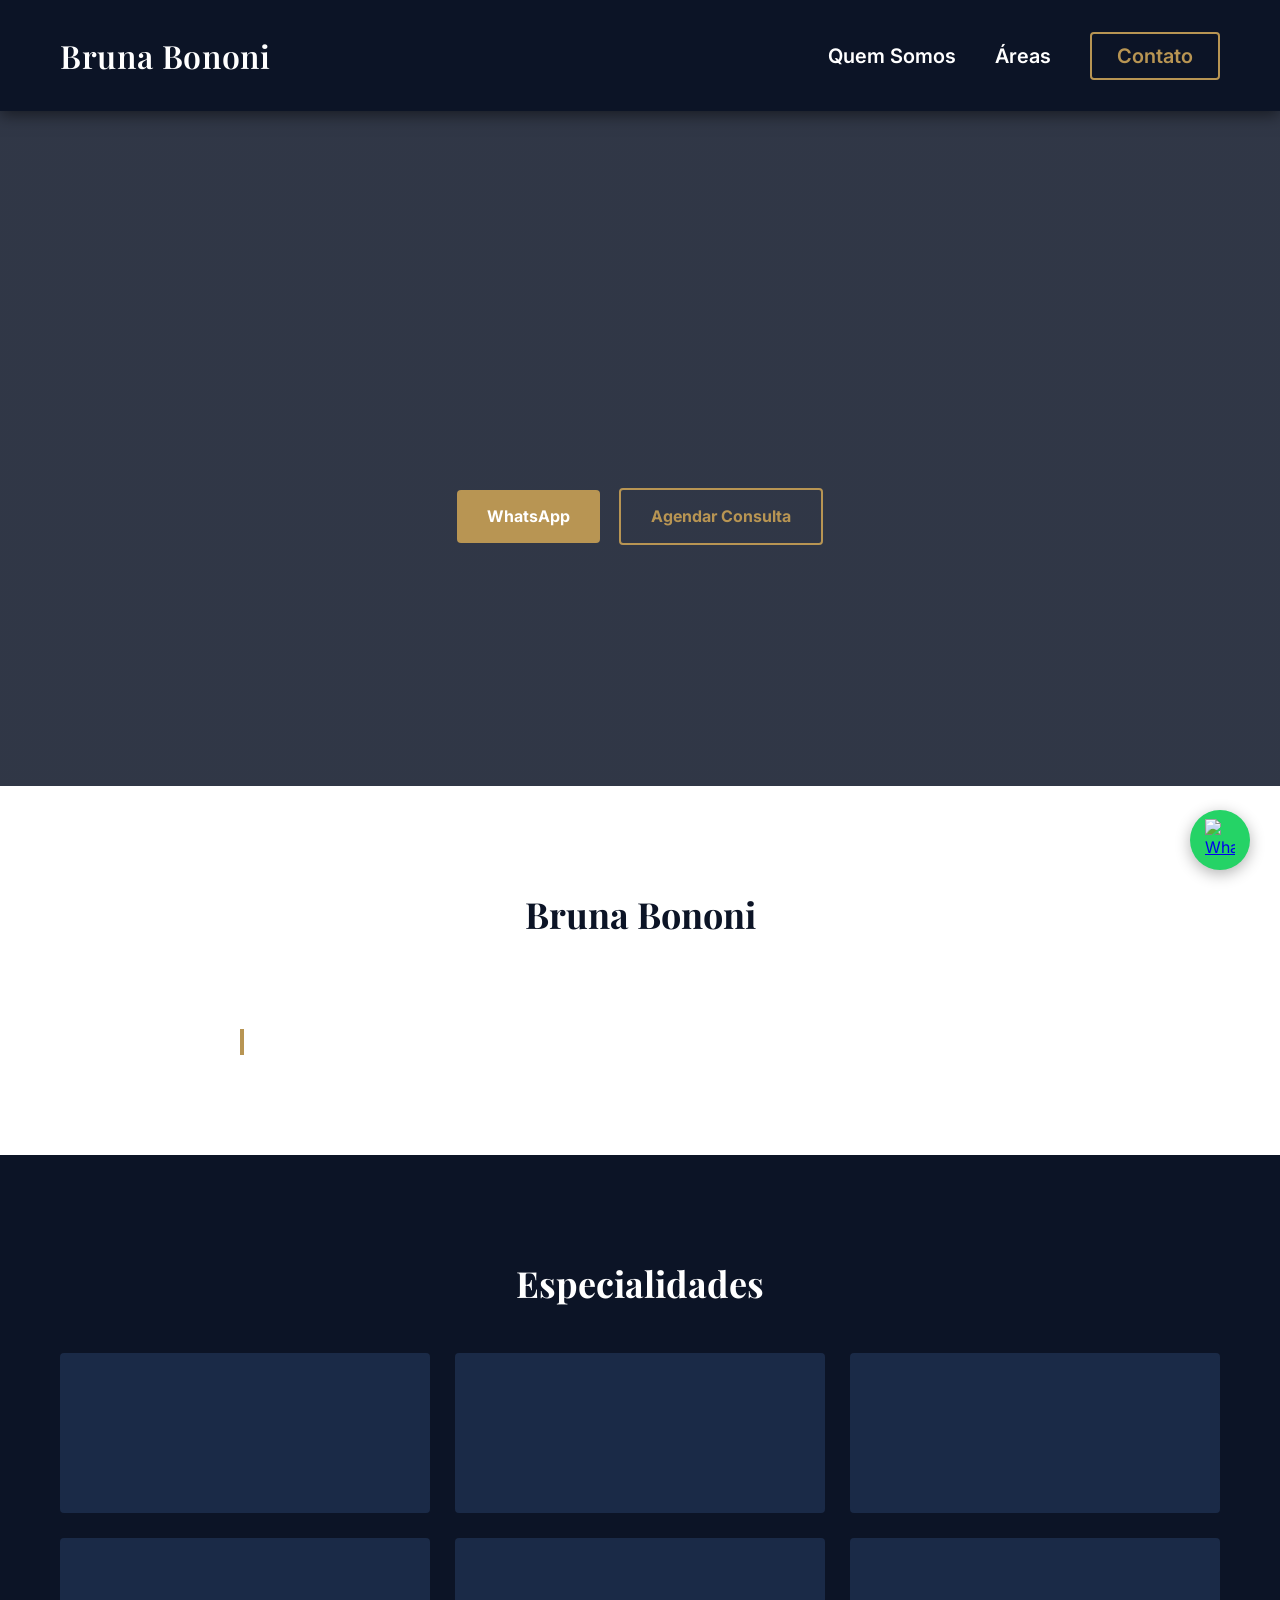
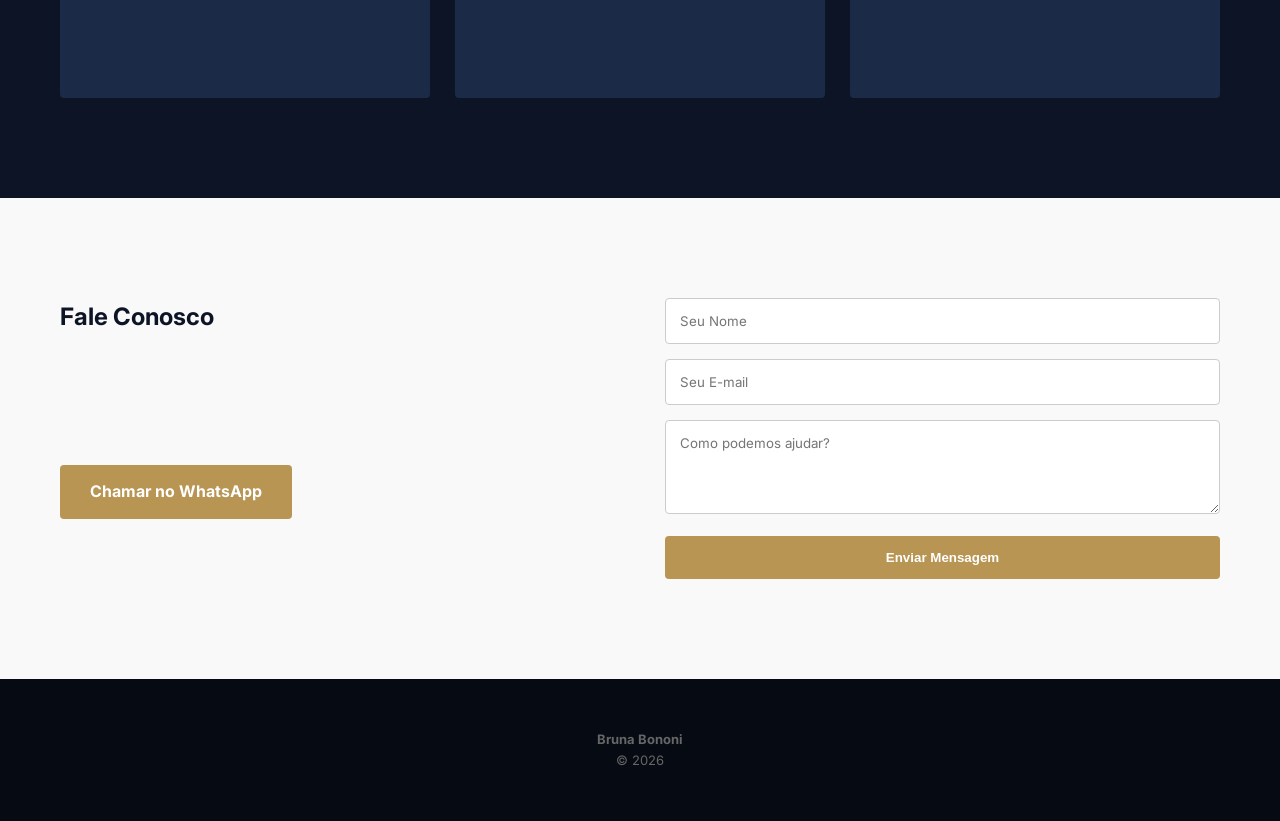
==== index.html @ 44c63ac9 "Publica o site da Bruna Bononi no domínio brunabononi.com.br. Co-authored-by: Cursor <cursoragent@cu" ====
<!DOCTYPE html>
<html lang="pt-BR">

<head>
    <meta charset="UTF-8">
    <meta name="viewport" content="width=device-width, initial-scale=1.0">
    <title>Bruna Bononi</title>
    <link rel="stylesheet" href="css/style.css">
    <link rel="preconnect" href="https://fonts.googleapis.com">
    <link rel="preconnect" href="https://fonts.gstatic.com" crossorigin>
    <link
        href="https://fonts.googleapis.com/css2?family=Playfair+Display:wght@600;700&family=Inter:wght@300;400;600&display=swap"
        rel="stylesheet">
</head>

<body>

    <header class="header">
        <div class="container nav">
            <a href="index.html" class="logo-link">
                <span class="logo-text">Bruna Bononi</span>
            </a>
            <nav>
                <a href="#sobre">Quem Somos</a>
                <a href="#areas">Áreas</a>
                <a href="#contato" class="btn-outline">Contato</a>
            </nav>
        </div>
    </header>

    <section class="hero">
        <div class="container hero-content">
            <h2 class="reveal"></h2>
            <p class="reveal"></p>
            <div class="reveal hero-buttons" style="margin-top: 30px;">
                <a class="btn" href="#">WhatsApp</a>
                <a class="btn-hero-outline" href="#contato">Agendar Consulta</a>
            </div>
        </div>
    </section>

    <section id="sobre" class="section reveal">
        <div class="container">
            <div style="max-width: 800px; margin: auto; text-align: center;">
                <h2>Bruna Bononi</h2>
                <p></p>
                <p class="quote"
                    style="border-left: 4px solid var(--accent); padding-left: 20px; margin-top: 30px; font-style: italic; text-align: left; color: #555;">
                </p>
            </div>
        </div>
    </section>

    <section id="areas" class="section dark">
        <div class="container">
            <h2 class="reveal text-center">Especialidades</h2>
            <div class="grid">
                <div class="card reveal">
                    <h3></h3>
                    <p></p>
                </div>
                <div class="card reveal">
                    <h3></h3>
                    <p></p>
                </div>
                <div class="card reveal">
                    <h3></h3>
                    <p></p>
                </div>
                <div class="card reveal">
                    <h3></h3>
                    <p></p>
                </div>
                <div class="card reveal">
                    <h3></h3>
                    <p></p>
                </div>
                <div class="card reveal">
                    <h3></h3>
                    <p></p>
                </div>
            </div>
        </div>
    </section>

    <section id="contato" class="section">
        <div class="container contato-grid">
            <div class="reveal contato-info">
                <h2>Fale Conosco</h2>
                <p></p>
                <a class="btn" href="#" style="margin-top:20px">Chamar no WhatsApp</a>
            </div>

            <form class="reveal form-contato" action="#" method="POST">
                <input type="text" name="name" placeholder="Seu Nome" required>
                <input type="email" name="email" placeholder="Seu E-mail" required>
                <textarea name="message" rows="4" placeholder="Como podemos ajudar?" required></textarea>
                <button type="submit" class="btn w-full">Enviar Mensagem</button>
            </form>
        </div>
    </section>

    <footer class="footer">
        <p><strong>Bruna Bononi</strong></p>
        <p>© 2026</p>
    </footer>

    <a href="#" class="whatsapp-float" aria-label="WhatsApp">
        <img src="https://upload.wikimedia.org/wikipedia/commons/6/6b/WhatsApp.svg" alt="WhatsApp" width="30">
    </a>
    <script src="js/script.js"></script>
</body>
</html>
---- css/style.css ----
:root {
  --primary: #0c1426;     
  --accent: #b89553;      
  --white: #ffffff;
  --bg-light: #f9f9f9;    
  --text-dark: #333333;
}

* { margin: 0; padding: 0; box-sizing: border-box; }
html { scroll-behavior: smooth; }
body { font-family: 'Inter', sans-serif; color: var(--text-dark); line-height: 1.6; background-color: var(--white); }

.container { max-width: 1200px; margin: auto; padding: 0 20px; }

/* HEADER */
.header { 
    background-color: var(--primary) !important; 
    position: sticky; 
    top: 0; 
    z-index: 1000; 
    box-shadow: 0 4px 15px rgba(0,0,0,0.5); 
    padding: 10px 0;
}

.nav { display: flex; justify-content: space-between; align-items: center; }
.logo-link { text-decoration: none; }
.logo-text {
    font-family: 'Playfair Display', serif;
    color: var(--white);
    font-size: 32px;
    font-weight: 600;
    letter-spacing: 0.02em;
    line-height: 1.1;
    display: block;
    padding: 28px 0;
}
.logo-img { height: 120px; width: auto; display: block; }

nav a { 
    color: var(--white); 
    margin-left: 35px; 
    text-decoration: none; 
    font-size: 20px; 
    font-weight: 600; 
    transition: 0.3s; 
}
nav a:hover { color: var(--accent); }
nav a.btn-outline { border: 2px solid var(--accent); padding: 10px 25px; color: var(--accent); border-radius: 4px; }

/* HERO */
.hero { 
    height: 75vh; 
    background: linear-gradient(rgba(12,20,38,0.85), rgba(12,20,38,0.85)), url('https://images.unsplash.com/photo-1629909613654-28e377c37b09?auto=format&fit=crop&q=80') center/cover; 
    display: flex; align-items: center; text-align: center; color: white;
}
.hero-content { width: 100%; }

.hero h2 { 
    font-family: 'Playfair Display', serif; 
    font-size: 46px;
    margin-bottom: 20px; 
    line-height: 1.2;
    min-height: 1.2em;
}
.hero p { 
    font-size: 22px; 
    margin-bottom: 30px;
    opacity: 0.9;
    min-height: 1.4em;
}

.btn-hero-outline {
    display: inline-block;
    padding: 14px 30px;
    margin-left: 15px;
    border: 2px solid var(--accent);
    color: var(--accent) !important;
    text-decoration: none;
    font-weight: bold;
    border-radius: 4px;
    transition: 0.3s;
}
.btn-hero-outline:hover { background: var(--accent); color: var(--white) !important; }

/* SEÇÕES */
section { padding: 100px 0; scroll-margin-top: 140px; width: 100%; }
#sobre { background-color: var(--white); }
#sobre h2 { color: var(--primary); font-family: 'Playfair Display', serif; font-size: 36px; margin-bottom: 30px; text-align: center;}
#sobre p { min-height: 1.6em; }
.quote { min-height: 4.5em; }

#areas.dark { background-color: var(--primary) !important; color: var(--white); }
#areas h2 { color: var(--white); font-family: 'Playfair Display', serif; font-size: 36px; margin-bottom: 40px; text-align: center; }

.grid { display: grid; grid-template-columns: repeat(auto-fit, minmax(280px, 1fr)); gap: 25px; }
.dark .card { background: #1a2a47; padding: 35px; border-radius: 4px; color: var(--white); transition: 0.3s; min-height: 160px; }
.dark .card:hover { transform: translateY(-5px); border-bottom: 4px solid var(--accent); }
.dark .card h3 { color: var(--accent); margin-bottom: 10px; min-height: 1.4em; }
.dark .card p { min-height: 1.6em; }

#contato { background-color: var(--bg-light); }
#contato h2 { color: var(--primary); margin-bottom: 30px;}
.contato-grid { display: grid; grid-template-columns: 1fr 1fr; gap: 50px; }
.contato-info p { margin-bottom: 25px; font-size: 18px; color: var(--text-dark); min-height: 3em; }

.form-contato input, .form-contato textarea { width: 100%; padding: 14px; margin-bottom: 15px; border: 1px solid #ccc; border-radius: 4px; font-family: inherit; }

.btn { background: var(--accent); color: var(--white); padding: 14px 30px; text-decoration: none; font-weight: bold; border-radius: 4px; border: none; cursor: pointer; display: inline-block; }
.w-full { width: 100%; }

.footer { background: #060a13; color: #666; text-align: center; padding: 50px 0; font-size: 13px; }
.whatsapp-float { position: fixed; bottom: 30px; right: 30px; background: #25D366; width: 60px; height: 60px; border-radius: 50%; display: flex; align-items: center; justify-content: center; z-index: 1000; box-shadow: 0 4px 15px rgba(0,0,0,0.3); }

.reveal { opacity: 0; transform: translateY(30px); transition: 0.8s ease-out; }
.reveal.active { opacity: 1; transform: translateY(0); }

@media (max-width: 768px) {
    .nav { flex-direction: column; }
    .logo-text { font-size: 26px; padding: 12px 0; }
    .logo-img { height: 80px; }
    nav { margin-top: 15px; }
    nav a { margin: 10px; font-size: 16px; }
    .contato-grid { grid-template-columns: 1fr; }
    .btn-hero-outline { margin-left: 0; margin-top: 10px; }
    .hero h2 { font-size: 32px; }
}
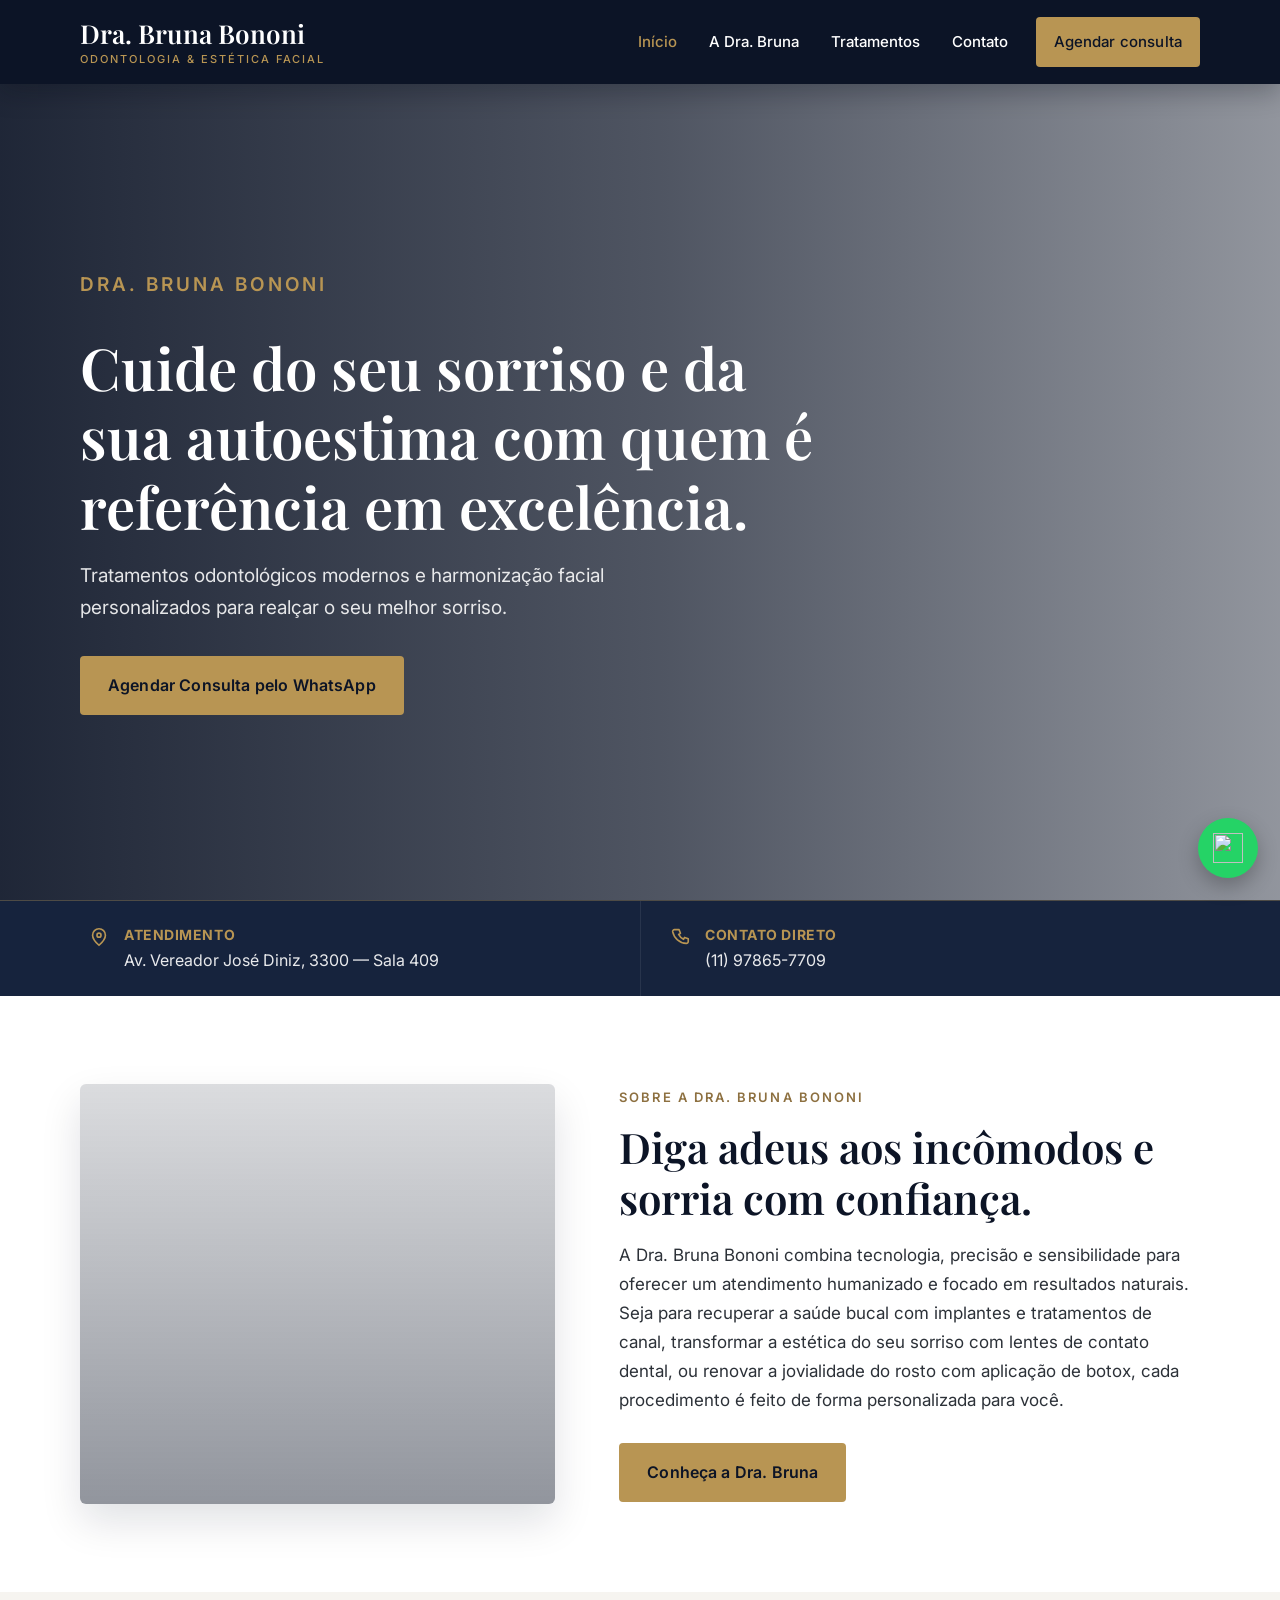
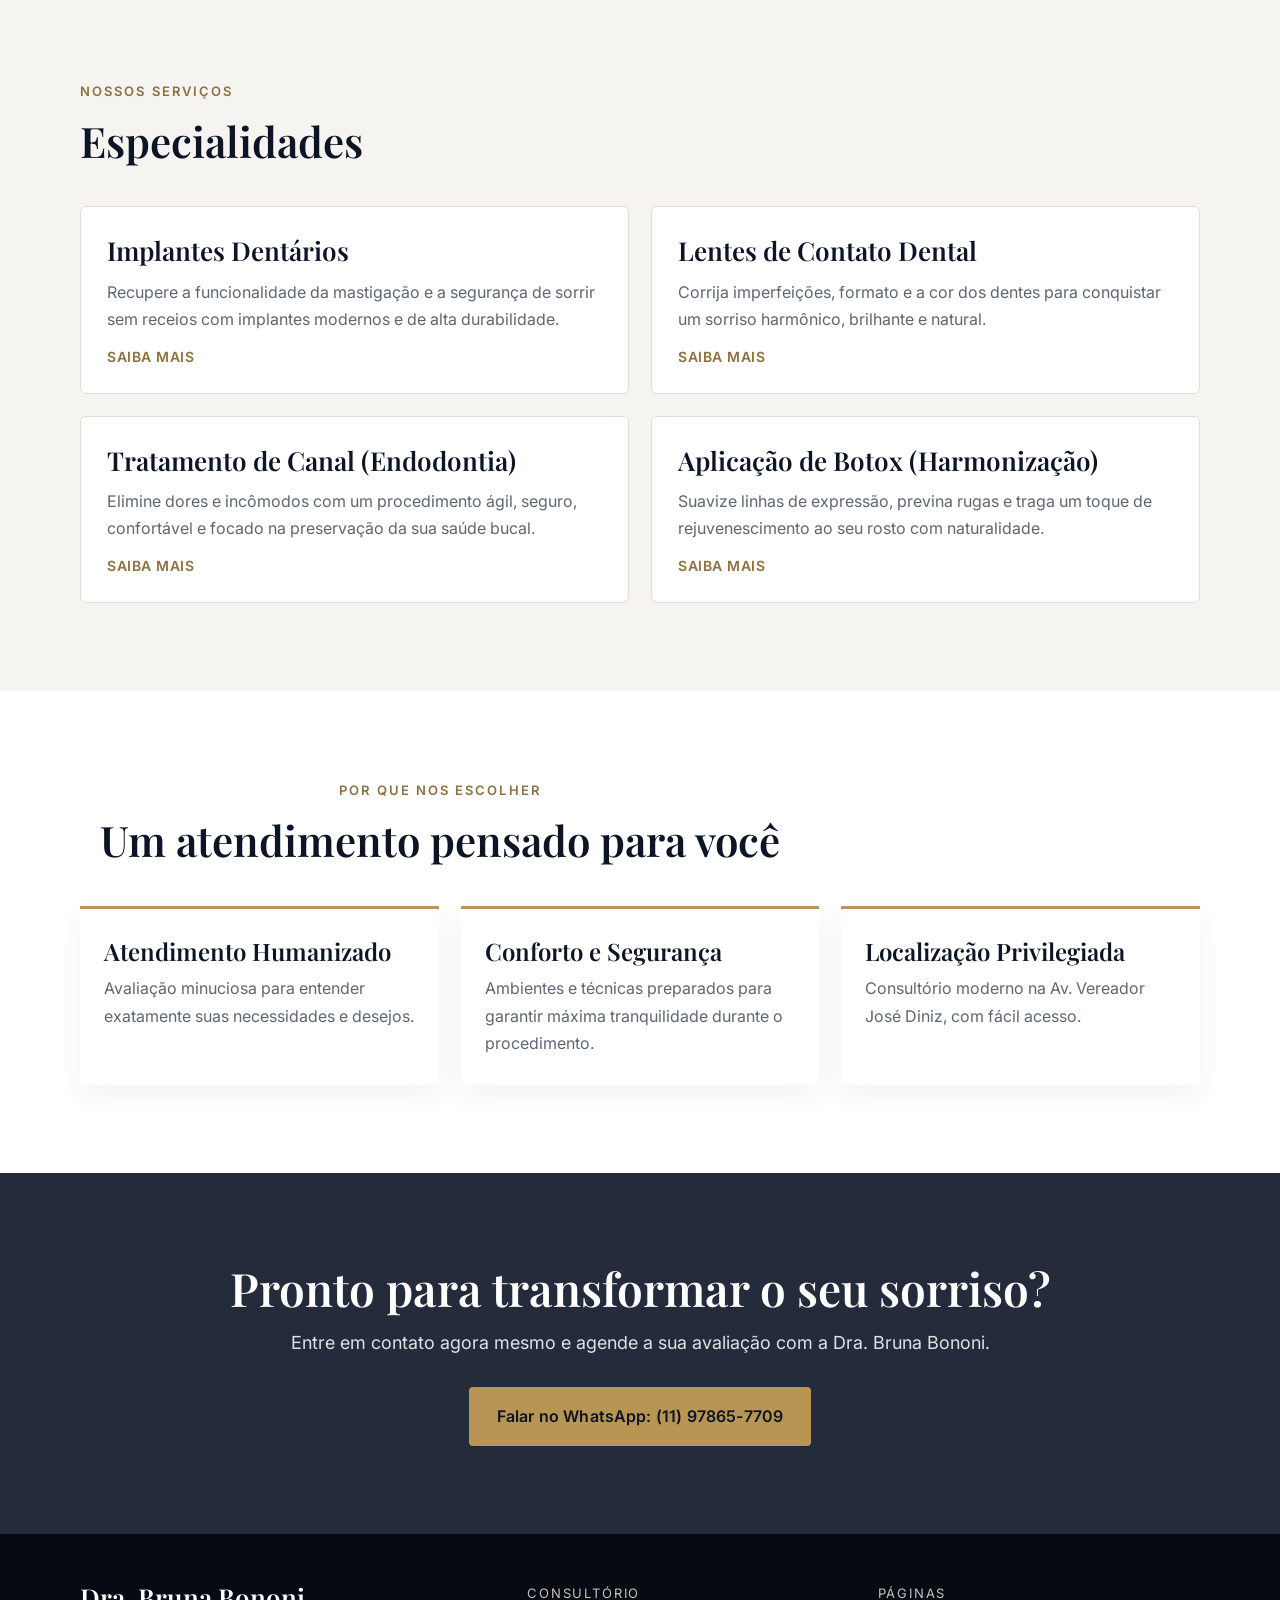
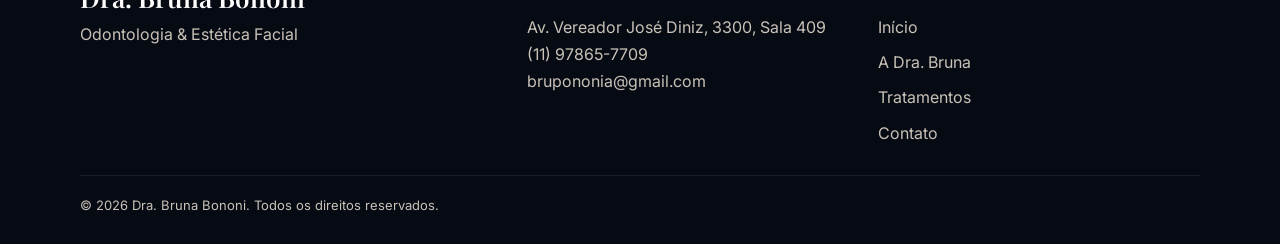
==== commit 4db568c3: "Estrutura o site da Dra. Bruna Bononi com as páginas e o conteúdo de conversão. Co-authored-by: Curs" ====
--- a/index.html
+++ b/index.html
@@ -1,112 +1,168 @@
 <!DOCTYPE html>
 <html lang="pt-BR">
-
 <head>
     <meta charset="UTF-8">
     <meta name="viewport" content="width=device-width, initial-scale=1.0">
-    <title>Bruna Bononi</title>
+    <title>Dra. Bruna Bononi | Odontologia e Estética Facial</title>
+    <meta name="description" content="Tratamentos odontológicos modernos e harmonização facial com a Dra. Bruna Bononi. Implantes, lentes de contato dental, canal e botox. Av. Vereador José Diniz, 3300 — Sala 409.">
+    <link rel="icon" href="favicon.svg" type="image/svg+xml">
     <link rel="stylesheet" href="css/style.css">
     <link rel="preconnect" href="https://fonts.googleapis.com">
     <link rel="preconnect" href="https://fonts.gstatic.com" crossorigin>
-    <link
-        href="https://fonts.googleapis.com/css2?family=Playfair+Display:wght@600;700&family=Inter:wght@300;400;600&display=swap"
-        rel="stylesheet">
+    <link href="https://fonts.googleapis.com/css2?family=Inter:wght@400;500;600&family=Playfair+Display:wght@600;700&display=swap" rel="stylesheet">
 </head>
-
 <body>
-
     <header class="header">
         <div class="container nav">
             <a href="index.html" class="logo-link">
-                <span class="logo-text">Bruna Bononi</span>
+                <span class="logo-text">Dra. Bruna Bononi<small>Odontologia &amp; Estética Facial</small></span>
             </a>
-            <nav>
-                <a href="#sobre">Quem Somos</a>
-                <a href="#areas">Áreas</a>
-                <a href="#contato" class="btn-outline">Contato</a>
+            <button class="nav-toggle" type="button" aria-label="Abrir menu" aria-expanded="false" aria-controls="site-nav">
+                <span></span><span></span><span></span>
+            </button>
+            <nav class="site-nav" id="site-nav">
+                <a href="index.html" class="is-active">Início</a>
+                <a href="sobre.html">A Dra. Bruna</a>
+                <a href="servicos.html">Tratamentos</a>
+                <a href="contato.html">Contato</a>
+                <a class="btn" href="https://wa.me/5511978657709?text=Ol%C3%A1%2C%20Dra.%20Bruna%2C%20gostaria%20de%20agendar%20uma%20consulta." target="_blank" rel="noopener">Agendar consulta</a>
             </nav>
         </div>
     </header>
 
     <section class="hero">
-        <div class="container hero-content">
-            <h2 class="reveal"></h2>
-            <p class="reveal"></p>
-            <div class="reveal hero-buttons" style="margin-top: 30px;">
-                <a class="btn" href="#">WhatsApp</a>
-                <a class="btn-hero-outline" href="#contato">Agendar Consulta</a>
+        <div class="container">
+            <p class="eyebrow reveal">Dra. Bruna Bononi</p>
+            <h1 class="reveal">Cuide do seu sorriso e da sua autoestima com quem é referência em excelência.</h1>
+            <p class="reveal">Tratamentos odontológicos modernos e harmonização facial personalizados para realçar o seu melhor sorriso.</p>
+            <a class="btn reveal" href="https://wa.me/5511978657709?text=Ol%C3%A1%2C%20Dra.%20Bruna%2C%20gostaria%20de%20agendar%20uma%20consulta." target="_blank" rel="noopener">Agendar Consulta pelo WhatsApp</a>
+        </div>
+    </section>
+
+    <section class="highlights">
+        <div class="container highlights-grid">
+            <a class="highlight" href="contato.html">
+                <svg width="22" height="22" viewBox="0 0 24 24" fill="none" aria-hidden="true"><path d="M12 21s7-6.2 7-11a7 7 0 1 0-14 0c0 4.8 7 11 7 11z" stroke="#b89553" stroke-width="1.8"/><circle cx="12" cy="10" r="2.2" stroke="#b89553" stroke-width="1.8"/></svg>
+                <div>
+                    <strong>Atendimento</strong>
+                    <span>Av. Vereador José Diniz, 3300 — Sala 409</span>
+                </div>
+            </a>
+            <a class="highlight" href="https://wa.me/5511978657709" target="_blank" rel="noopener">
+                <svg width="22" height="22" viewBox="0 0 24 24" fill="none" aria-hidden="true"><path d="M8 4h3l1.5 4-2 1.2a12 12 0 0 0 5.3 5.3L17 12.5 21 14v3a2 2 0 0 1-2.2 2A16 16 0 0 1 4 6.2 2 2 0 0 1 6 4h2z" stroke="#b89553" stroke-width="1.8" stroke-linejoin="round"/></svg>
+                <div>
+                    <strong>Contato direto</strong>
+                    <span>(11) 97865-7709</span>
+                </div>
+            </a>
+        </div>
+    </section>
+
+    <section class="section" id="sobre">
+        <div class="container split">
+            <div class="portrait reveal" role="img" aria-label="Consultório odontológico"></div>
+            <div class="reveal">
+                <p class="eyebrow">Sobre a Dra. Bruna Bononi</p>
+                <h2>Diga adeus aos incômodos e sorria com confiança.</h2>
+                <div class="prose">
+                    <p>A Dra. Bruna Bononi combina tecnologia, precisão e sensibilidade para oferecer um atendimento humanizado e focado em resultados naturais. Seja para recuperar a saúde bucal com implantes e tratamentos de canal, transformar a estética do seu sorriso com lentes de contato dental, ou renovar a jovialidade do rosto com aplicação de botox, cada procedimento é feito de forma personalizada para você.</p>
+                </div>
+                <a class="btn" href="sobre.html" style="margin-top: 28px;">Conheça a Dra. Bruna</a>
             </div>
         </div>
     </section>
 
-    <section id="sobre" class="section reveal">
+    <section class="section bg" id="tratamentos">
         <div class="container">
-            <div style="max-width: 800px; margin: auto; text-align: center;">
-                <h2>Bruna Bononi</h2>
-                <p></p>
-                <p class="quote"
-                    style="border-left: 4px solid var(--accent); padding-left: 20px; margin-top: 30px; font-style: italic; text-align: left; color: #555;">
-                </p>
+            <div class="section-head reveal">
+                <p class="eyebrow">Nossos serviços</p>
+                <h2>Especialidades</h2>
+            </div>
+            <div class="grid">
+                <a class="card reveal" href="servicos.html#implantes">
+                    <h3>Implantes Dentários</h3>
+                    <p>Recupere a funcionalidade da mastigação e a segurança de sorrir sem receios com implantes modernos e de alta durabilidade.</p>
+                    <span class="card-link">Saiba mais</span>
+                </a>
+                <a class="card reveal" href="servicos.html#lentes">
+                    <h3>Lentes de Contato Dental</h3>
+                    <p>Corrija imperfeições, formato e a cor dos dentes para conquistar um sorriso harmônico, brilhante e natural.</p>
+                    <span class="card-link">Saiba mais</span>
+                </a>
+                <a class="card reveal" href="servicos.html#canal">
+                    <h3>Tratamento de Canal (Endodontia)</h3>
+                    <p>Elimine dores e incômodos com um procedimento ágil, seguro, confortável e focado na preservação da sua saúde bucal.</p>
+                    <span class="card-link">Saiba mais</span>
+                </a>
+                <a class="card reveal" href="servicos.html#botox">
+                    <h3>Aplicação de Botox (Harmonização)</h3>
+                    <p>Suavize linhas de expressão, previna rugas e traga um toque de rejuvenescimento ao seu rosto com naturalidade.</p>
+                    <span class="card-link">Saiba mais</span>
+                </a>
             </div>
         </div>
     </section>
 
-    <section id="areas" class="section dark">
+    <section class="section">
         <div class="container">
-            <h2 class="reveal text-center">Especialidades</h2>
-            <div class="grid">
-                <div class="card reveal">
-                    <h3></h3>
-                    <p></p>
-                </div>
-                <div class="card reveal">
-                    <h3></h3>
-                    <p></p>
-                </div>
-                <div class="card reveal">
-                    <h3></h3>
-                    <p></p>
-                </div>
-                <div class="card reveal">
-                    <h3></h3>
-                    <p></p>
-                </div>
-                <div class="card reveal">
-                    <h3></h3>
-                    <p></p>
-                </div>
-                <div class="card reveal">
-                    <h3></h3>
-                    <p></p>
-                </div>
+            <div class="section-head center reveal">
+                <p class="eyebrow">Por que nos escolher</p>
+                <h2>Um atendimento pensado para você</h2>
+            </div>
+            <div class="reasons">
+                <article class="reason reveal">
+                    <h3>Atendimento Humanizado</h3>
+                    <p>Avaliação minuciosa para entender exatamente suas necessidades e desejos.</p>
+                </article>
+                <article class="reason reveal">
+                    <h3>Conforto e Segurança</h3>
+                    <p>Ambientes e técnicas preparados para garantir máxima tranquilidade durante o procedimento.</p>
+                </article>
+                <article class="reason reveal">
+                    <h3>Localização Privilegiada</h3>
+                    <p>Consultório moderno na Av. Vereador José Diniz, com fácil acesso.</p>
+                </article>
             </div>
         </div>
     </section>
 
-    <section id="contato" class="section">
-        <div class="container contato-grid">
-            <div class="reveal contato-info">
-                <h2>Fale Conosco</h2>
-                <p></p>
-                <a class="btn" href="#" style="margin-top:20px">Chamar no WhatsApp</a>
-            </div>
-
-            <form class="reveal form-contato" action="#" method="POST">
-                <input type="text" name="name" placeholder="Seu Nome" required>
-                <input type="email" name="email" placeholder="Seu E-mail" required>
-                <textarea name="message" rows="4" placeholder="Como podemos ajudar?" required></textarea>
-                <button type="submit" class="btn w-full">Enviar Mensagem</button>
-            </form>
+    <section class="cta-band">
+        <div class="container reveal">
+            <h2>Pronto para transformar o seu sorriso?</h2>
+            <p>Entre em contato agora mesmo e agende a sua avaliação com a Dra. Bruna Bononi.</p>
+            <a class="btn" href="https://wa.me/5511978657709?text=Ol%C3%A1%2C%20Dra.%20Bruna%2C%20gostaria%20de%20agendar%20uma%20consulta." target="_blank" rel="noopener">Falar no WhatsApp: (11) 97865-7709</a>
         </div>
     </section>
 
     <footer class="footer">
-        <p><strong>Bruna Bononi</strong></p>
-        <p>© 2026</p>
+        <div class="container">
+            <div class="footer-grid">
+                <div>
+                    <h2>Dra. Bruna Bononi</h2>
+                    <p>Odontologia &amp; Estética Facial</p>
+                </div>
+                <div>
+                    <p class="footer-title">Consultório</p>
+                    <p>Av. Vereador José Diniz, 3300, Sala 409</p>
+                    <p><a href="tel:+5511978657709">(11) 97865-7709</a></p>
+                    <p><a href="mailto:brupononia@gmail.com">brupononia@gmail.com</a></p>
+                </div>
+                <div>
+                    <p class="footer-title">Páginas</p>
+                    <div class="footer-links">
+                        <a href="index.html">Início</a>
+                        <a href="sobre.html">A Dra. Bruna</a>
+                        <a href="servicos.html">Tratamentos</a>
+                        <a href="contato.html">Contato</a>
+                    </div>
+                </div>
+            </div>
+            <p class="copy">© 2026 Dra. Bruna Bononi. Todos os direitos reservados.</p>
+        </div>
     </footer>
 
-    <a href="#" class="whatsapp-float" aria-label="WhatsApp">
-        <img src="https://upload.wikimedia.org/wikipedia/commons/6/6b/WhatsApp.svg" alt="WhatsApp" width="30">
+    <a href="https://wa.me/5511978657709?text=Ol%C3%A1%2C%20Dra.%20Bruna%2C%20gostaria%20de%20agendar%20uma%20consulta." class="whatsapp-float" target="_blank" rel="noopener" aria-label="Falar no WhatsApp">
+        <img src="https://upload.wikimedia.org/wikipedia/commons/6/6b/WhatsApp.svg" alt="" width="30" height="30">
     </a>
     <script src="js/script.js"></script>
 </body>
--- a/css/style.css
+++ b/css/style.css
@@ -1,126 +1,328 @@
 :root {
-  --primary: #0c1426;     
-  --accent: #b89553;      
+  --primary: #0c1426;
+  --primary-soft: #16233d;
+  --accent: #b89553;
+  --accent-dark: #8d7040;
   --white: #ffffff;
-  --bg-light: #f9f9f9;    
-  --text-dark: #333333;
+  --bg: #f6f4f0;
+  --text: #2c3138;
+  --muted: #5e6670;
+  --line: #e4ddd2;
+  --header-h: 84px;
 }
 
 * { margin: 0; padding: 0; box-sizing: border-box; }
 html { scroll-behavior: smooth; }
-body { font-family: 'Inter', sans-serif; color: var(--text-dark); line-height: 1.6; background-color: var(--white); }
-
-.container { max-width: 1200px; margin: auto; padding: 0 20px; }
-
-/* HEADER */
-.header { 
-    background-color: var(--primary) !important; 
-    position: sticky; 
-    top: 0; 
-    z-index: 1000; 
-    box-shadow: 0 4px 15px rgba(0,0,0,0.5); 
-    padding: 10px 0;
-}
-
-.nav { display: flex; justify-content: space-between; align-items: center; }
+body {
+  font-family: 'Inter', sans-serif;
+  color: var(--text);
+  line-height: 1.7;
+  background: var(--white);
+}
+img { max-width: 100%; display: block; }
+a { color: inherit; }
+button, input, textarea { font: inherit; }
+
+.container { width: min(1120px, calc(100% - 40px)); margin: 0 auto; }
+.narrow { width: min(760px, 100%); }
+
+h1, h2, h3, .logo-text {
+  font-family: 'Playfair Display', serif;
+  font-weight: 600;
+  line-height: 1.2;
+  color: var(--primary);
+}
+
+.eyebrow {
+  color: var(--accent-dark);
+  font-size: 13px;
+  font-weight: 600;
+  letter-spacing: 0.16em;
+  text-transform: uppercase;
+  margin-bottom: 14px;
+}
+
+.btn, .btn-outline {
+  display: inline-flex;
+  align-items: center;
+  justify-content: center;
+  gap: 8px;
+  padding: 14px 26px;
+  border-radius: 4px;
+  text-decoration: none;
+  font-weight: 600;
+  letter-spacing: 0.01em;
+  transition: 0.25s ease;
+  border: 2px solid transparent;
+  cursor: pointer;
+}
+.btn { background: var(--accent); color: var(--primary); }
+.btn:hover { background: #c9a86a; }
+.btn-outline { border-color: var(--accent); color: var(--accent); background: transparent; }
+.btn-outline:hover { background: var(--accent); color: var(--primary); }
+.btn-light { background: var(--white); color: var(--primary); }
+.btn-light:hover { background: var(--bg); }
+
+.header {
+  position: sticky;
+  top: 0;
+  z-index: 1000;
+  background: var(--primary);
+  box-shadow: 0 8px 24px rgba(6, 10, 19, 0.28);
+  min-height: var(--header-h);
+}
+.nav {
+  min-height: var(--header-h);
+  display: flex;
+  align-items: center;
+  justify-content: space-between;
+  gap: 24px;
+}
 .logo-link { text-decoration: none; }
-.logo-text {
-    font-family: 'Playfair Display', serif;
-    color: var(--white);
-    font-size: 32px;
-    font-weight: 600;
-    letter-spacing: 0.02em;
-    line-height: 1.1;
-    display: block;
-    padding: 28px 0;
-}
-.logo-img { height: 120px; width: auto; display: block; }
-
-nav a { 
-    color: var(--white); 
-    margin-left: 35px; 
-    text-decoration: none; 
-    font-size: 20px; 
-    font-weight: 600; 
-    transition: 0.3s; 
-}
-nav a:hover { color: var(--accent); }
-nav a.btn-outline { border: 2px solid var(--accent); padding: 10px 25px; color: var(--accent); border-radius: 4px; }
-
-/* HERO */
-.hero { 
-    height: 75vh; 
-    background: linear-gradient(rgba(12,20,38,0.85), rgba(12,20,38,0.85)), url('https://images.unsplash.com/photo-1629909613654-28e377c37b09?auto=format&fit=crop&q=80') center/cover; 
-    display: flex; align-items: center; text-align: center; color: white;
-}
-.hero-content { width: 100%; }
-
-.hero h2 { 
-    font-family: 'Playfair Display', serif; 
-    font-size: 46px;
-    margin-bottom: 20px; 
-    line-height: 1.2;
-    min-height: 1.2em;
-}
-.hero p { 
-    font-size: 22px; 
-    margin-bottom: 30px;
-    opacity: 0.9;
-    min-height: 1.4em;
-}
-
-.btn-hero-outline {
-    display: inline-block;
-    padding: 14px 30px;
-    margin-left: 15px;
-    border: 2px solid var(--accent);
-    color: var(--accent) !important;
-    text-decoration: none;
-    font-weight: bold;
-    border-radius: 4px;
-    transition: 0.3s;
-}
-.btn-hero-outline:hover { background: var(--accent); color: var(--white) !important; }
-
-/* SEÇÕES */
-section { padding: 100px 0; scroll-margin-top: 140px; width: 100%; }
-#sobre { background-color: var(--white); }
-#sobre h2 { color: var(--primary); font-family: 'Playfair Display', serif; font-size: 36px; margin-bottom: 30px; text-align: center;}
-#sobre p { min-height: 1.6em; }
-.quote { min-height: 4.5em; }
-
-#areas.dark { background-color: var(--primary) !important; color: var(--white); }
-#areas h2 { color: var(--white); font-family: 'Playfair Display', serif; font-size: 36px; margin-bottom: 40px; text-align: center; }
-
-.grid { display: grid; grid-template-columns: repeat(auto-fit, minmax(280px, 1fr)); gap: 25px; }
-.dark .card { background: #1a2a47; padding: 35px; border-radius: 4px; color: var(--white); transition: 0.3s; min-height: 160px; }
-.dark .card:hover { transform: translateY(-5px); border-bottom: 4px solid var(--accent); }
-.dark .card h3 { color: var(--accent); margin-bottom: 10px; min-height: 1.4em; }
-.dark .card p { min-height: 1.6em; }
-
-#contato { background-color: var(--bg-light); }
-#contato h2 { color: var(--primary); margin-bottom: 30px;}
-.contato-grid { display: grid; grid-template-columns: 1fr 1fr; gap: 50px; }
-.contato-info p { margin-bottom: 25px; font-size: 18px; color: var(--text-dark); min-height: 3em; }
-
-.form-contato input, .form-contato textarea { width: 100%; padding: 14px; margin-bottom: 15px; border: 1px solid #ccc; border-radius: 4px; font-family: inherit; }
-
-.btn { background: var(--accent); color: var(--white); padding: 14px 30px; text-decoration: none; font-weight: bold; border-radius: 4px; border: none; cursor: pointer; display: inline-block; }
-.w-full { width: 100%; }
-
-.footer { background: #060a13; color: #666; text-align: center; padding: 50px 0; font-size: 13px; }
-.whatsapp-float { position: fixed; bottom: 30px; right: 30px; background: #25D366; width: 60px; height: 60px; border-radius: 50%; display: flex; align-items: center; justify-content: center; z-index: 1000; box-shadow: 0 4px 15px rgba(0,0,0,0.3); }
-
-.reveal { opacity: 0; transform: translateY(30px); transition: 0.8s ease-out; }
-.reveal.active { opacity: 1; transform: translateY(0); }
-
-@media (max-width: 768px) {
-    .nav { flex-direction: column; }
-    .logo-text { font-size: 26px; padding: 12px 0; }
-    .logo-img { height: 80px; }
-    nav { margin-top: 15px; }
-    nav a { margin: 10px; font-size: 16px; }
-    .contato-grid { grid-template-columns: 1fr; }
-    .btn-hero-outline { margin-left: 0; margin-top: 10px; }
-    .hero h2 { font-size: 32px; }
-}
+.logo-text { color: var(--white); font-size: 26px; display: block; }
+.logo-text small {
+  display: block;
+  margin-top: 4px;
+  font-family: 'Inter', sans-serif;
+  font-size: 11px;
+  font-weight: 500;
+  letter-spacing: 0.18em;
+  text-transform: uppercase;
+  color: var(--accent);
+}
+.site-nav { display: flex; align-items: center; gap: 8px; }
+.site-nav a {
+  color: var(--white);
+  text-decoration: none;
+  font-weight: 500;
+  font-size: 15px;
+  padding: 8px 12px;
+  border-radius: 4px;
+}
+.site-nav a:hover, .site-nav a.is-active { color: var(--accent); }
+.site-nav .btn {
+  margin-left: 8px;
+  padding: 10px 16px;
+  color: var(--primary);
+}
+.nav-toggle {
+  display: none;
+  width: 44px;
+  height: 44px;
+  border: 1px solid rgba(184, 149, 83, 0.7);
+  background: transparent;
+  border-radius: 4px;
+  flex-direction: column;
+  justify-content: center;
+  align-items: center;
+  gap: 5px;
+  cursor: pointer;
+}
+.nav-toggle span { width: 18px; height: 2px; background: var(--white); display: block; }
+
+.hero {
+  min-height: calc(100vh - var(--header-h));
+  display: flex;
+  align-items: center;
+  color: var(--white);
+  background:
+    linear-gradient(90deg, rgba(12, 20, 38, 0.92) 0%, rgba(12, 20, 38, 0.72) 52%, rgba(12, 20, 38, 0.45) 100%),
+    url('https://images.unsplash.com/photo-1629909613654-28e377c37b09?auto=format&fit=crop&q=80') center/cover;
+  padding: 72px 0;
+}
+.hero h1 { color: var(--white); font-size: clamp(34px, 5vw, 58px); max-width: 740px; margin-bottom: 18px; }
+.hero p { max-width: 620px; font-size: 19px; color: rgba(255,255,255,0.88); margin-bottom: 32px; }
+.hero .eyebrow { color: var(--accent); }
+
+.highlights {
+  background: var(--primary-soft);
+  color: var(--white);
+  border-top: 1px solid rgba(184, 149, 83, 0.35);
+}
+.highlights-grid {
+  display: grid;
+  grid-template-columns: 1fr 1fr;
+}
+.highlight {
+  display: flex;
+  gap: 14px;
+  align-items: flex-start;
+  padding: 22px 8px;
+  text-decoration: none;
+  color: var(--white);
+}
+.highlight + .highlight { border-left: 1px solid rgba(255,255,255,0.08); padding-left: 28px; }
+.highlight svg { flex: none; margin-top: 3px; }
+.highlight strong { display: block; font-size: 14px; letter-spacing: 0.04em; text-transform: uppercase; color: var(--accent); }
+.highlight span { color: rgba(255,255,255,0.9); }
+
+.section { padding: 88px 0; }
+.section h2 { font-size: clamp(30px, 4vw, 42px); margin-bottom: 18px; }
+.lead { font-size: 18px; color: var(--muted); }
+.section-head { max-width: 720px; margin-bottom: 40px; }
+.bg { background: var(--bg); }
+.center { text-align: center; }
+.center .section-head, .center .lead { margin-left: auto; margin-right: auto; }
+
+.split { display: grid; grid-template-columns: 0.9fr 1.1fr; gap: 64px; align-items: center; }
+.portrait {
+  min-height: 420px;
+  border-radius: 6px;
+  background:
+    linear-gradient(180deg, rgba(12,20,38,0.15), rgba(12,20,38,0.45)),
+    url('https://images.unsplash.com/photo-1606811841689-23dfddce3e95?auto=format&fit=crop&q=80') center/cover;
+  box-shadow: 0 18px 40px rgba(12, 20, 38, 0.12);
+}
+.prose p + p { margin-top: 16px; }
+.prose p { font-size: 17px; color: var(--text); }
+
+.grid { display: grid; grid-template-columns: repeat(2, 1fr); gap: 22px; }
+.card {
+  display: flex;
+  flex-direction: column;
+  gap: 12px;
+  background: var(--white);
+  border: 1px solid var(--line);
+  border-radius: 6px;
+  padding: 28px 26px 24px;
+  text-decoration: none;
+  min-height: 100%;
+  transition: 0.25s ease;
+}
+.card:hover { transform: translateY(-4px); border-color: var(--accent); box-shadow: 0 16px 32px rgba(12, 20, 38, 0.08); }
+.card h3 { font-size: 26px; }
+.card p { color: var(--muted); flex: 1; }
+.card-link { color: var(--accent-dark); font-weight: 600; font-size: 14px; letter-spacing: 0.04em; text-transform: uppercase; }
+
+.reasons { display: grid; grid-template-columns: repeat(3, 1fr); gap: 22px; }
+.reason {
+  background: var(--white);
+  border-top: 3px solid var(--accent);
+  padding: 28px 24px;
+  box-shadow: 0 10px 28px rgba(12, 20, 38, 0.05);
+}
+.reason h3 { font-size: 24px; margin-bottom: 10px; }
+.reason p { color: var(--muted); }
+
+.cta-band {
+  background:
+    linear-gradient(rgba(12, 20, 38, 0.9), rgba(12, 20, 38, 0.9)),
+    url('https://images.unsplash.com/photo-1609840114035-3c981b782dfe?auto=format&fit=crop&q=80') center/cover;
+  color: var(--white);
+  text-align: center;
+  padding: 88px 0;
+}
+.cta-band h2 { color: var(--white); font-size: clamp(30px, 4vw, 46px); margin-bottom: 12px; }
+.cta-band p { color: rgba(255,255,255,0.86); font-size: 18px; margin-bottom: 28px; }
+
+.page-hero {
+  background: var(--primary);
+  color: var(--white);
+  padding: 72px 0 64px;
+}
+.page-hero h1 { color: var(--white); font-size: clamp(34px, 5vw, 52px); max-width: 760px; }
+.page-hero .eyebrow { color: var(--accent); }
+
+.treatment + .treatment { border-top: 1px solid var(--line); }
+.treatment { padding: 56px 0; scroll-margin-top: calc(var(--header-h) + 12px); }
+.treatment h2 { font-size: clamp(28px, 3vw, 38px); margin-bottom: 14px; }
+.treatment .prose { max-width: 760px; }
+.benefits { list-style: none; margin: 22px 0 28px; display: grid; gap: 10px; }
+.benefits li { padding-left: 28px; position: relative; }
+.benefits li::before {
+  content: "";
+  width: 10px;
+  height: 10px;
+  border: 2px solid var(--accent);
+  border-radius: 50%;
+  position: absolute;
+  left: 0;
+  top: 8px;
+}
+
+.contact-grid { display: grid; grid-template-columns: 0.9fr 1.1fr; gap: 48px; align-items: start; }
+.contact-card { background: var(--bg); padding: 28px; border-radius: 6px; margin-bottom: 18px; }
+.contact-card h2, .hours h2 { font-size: 22px; margin-bottom: 8px; }
+.contact-card a { color: var(--primary); font-weight: 600; }
+.hours { margin-top: 8px; }
+.hours li { list-style: none; padding: 8px 0; border-bottom: 1px solid var(--line); display: flex; justify-content: space-between; gap: 16px; }
+
+.form-contato { display: grid; gap: 14px; }
+.form-contato label { font-size: 14px; font-weight: 600; color: var(--primary); }
+.form-contato input, .form-contato textarea {
+  width: 100%;
+  padding: 14px;
+  border: 1px solid #d5d0c8;
+  border-radius: 4px;
+  background: var(--white);
+}
+.form-sucesso {
+  background: #f3ecdf;
+  border-left: 4px solid var(--accent);
+  padding: 14px 16px;
+  margin-bottom: 16px;
+}
+.map {
+  margin-top: 28px;
+  border: 0;
+  width: 100%;
+  height: 320px;
+  border-radius: 6px;
+  filter: grayscale(0.25);
+}
+
+.footer { background: #060a13; color: #b7b1a8; padding: 48px 0 28px; }
+.footer-grid { display: grid; grid-template-columns: 1.3fr 1fr 1fr; gap: 28px; margin-bottom: 28px; }
+.footer h2 { color: var(--white); font-size: 26px; margin-bottom: 8px; }
+.footer p, .footer a { color: #c8c2b8; text-decoration: none; }
+.footer a:hover { color: var(--accent); }
+.footer-title { font-family: 'Inter', sans-serif; font-size: 13px; letter-spacing: 0.14em; text-transform: uppercase; color: var(--accent); margin-bottom: 10px; }
+.footer-links { display: grid; gap: 8px; }
+.copy { border-top: 1px solid rgba(255,255,255,0.08); padding-top: 18px; font-size: 13px; color: #8d877e; }
+
+.whatsapp-float {
+  position: fixed;
+  right: 22px;
+  bottom: 22px;
+  width: 60px;
+  height: 60px;
+  border-radius: 50%;
+  background: #25D366;
+  display: flex;
+  align-items: center;
+  justify-content: center;
+  box-shadow: 0 8px 20px rgba(0,0,0,0.25);
+  z-index: 1000;
+}
+
+.js-enabled .reveal { opacity: 0; transform: translateY(22px); transition: 0.7s ease; }
+.js-enabled .reveal.active { opacity: 1; transform: none; }
+
+a:focus-visible, button:focus-visible, input:focus-visible, textarea:focus-visible {
+  outline: 2px solid var(--accent);
+  outline-offset: 3px;
+}
+
+@media (max-width: 860px) {
+  .nav-toggle { display: flex; }
+  .site-nav {
+    display: none;
+    position: absolute;
+    top: 100%;
+    left: 0;
+    right: 0;
+    background: var(--primary);
+    flex-direction: column;
+    align-items: stretch;
+    padding: 8px 20px 22px;
+    box-shadow: 0 16px 24px rgba(0,0,0,0.25);
+  }
+  .site-nav.is-open { display: flex; }
+  .site-nav a { padding: 12px 4px; }
+  .site-nav .btn { margin: 8px 0 0; }
+  .highlights-grid, .split, .grid, .reasons, .contact-grid, .footer-grid { grid-template-columns: 1fr; }
+  .highlight + .highlight { border-left: 0; border-top: 1px solid rgba(255,255,255,0.08); padding-left: 8px; }
+  .hero { min-height: auto; background: linear-gradient(rgba(12,20,38,0.82), rgba(12,20,38,0.82)), url('https://images.unsplash.com/photo-1629909613654-28e377c37b09?auto=format&fit=crop&q=80') center/cover; }
+  .portrait { min-height: 240px; }
+  .section { padding: 64px 0; }
+}
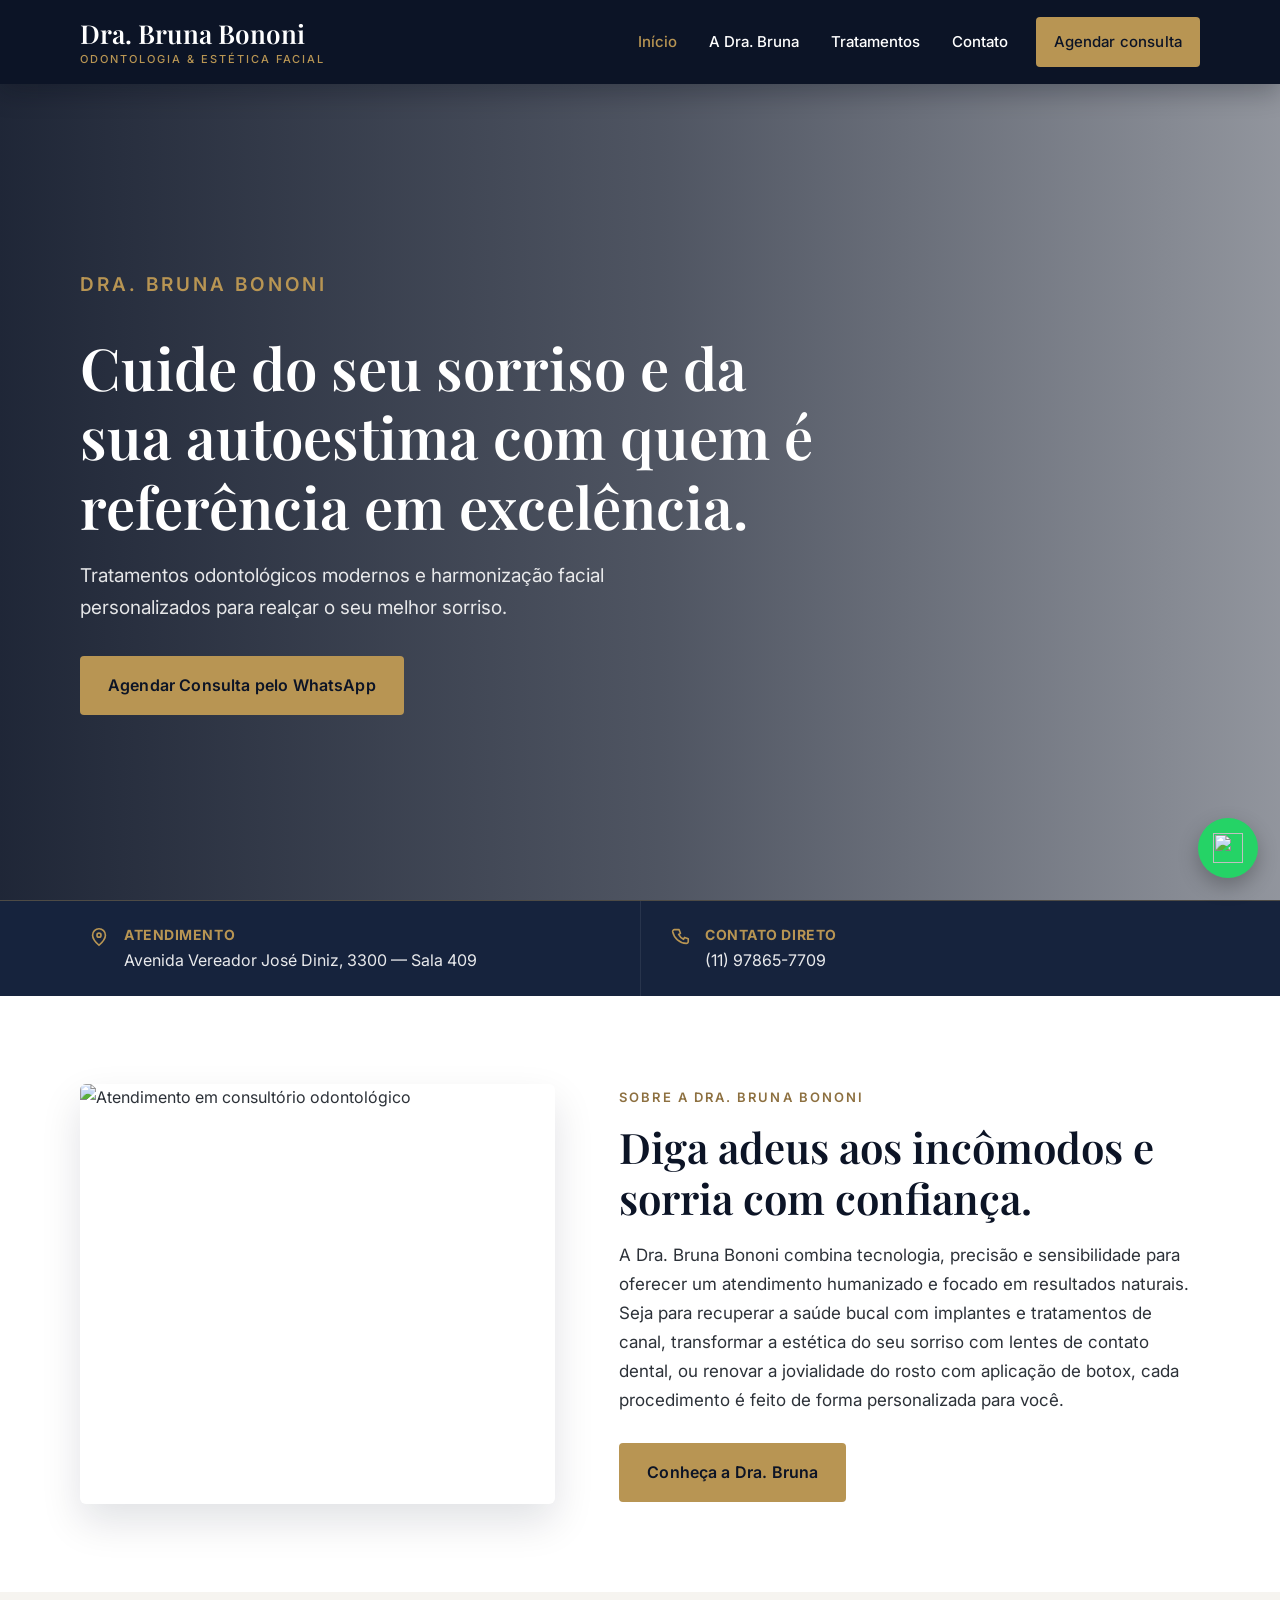
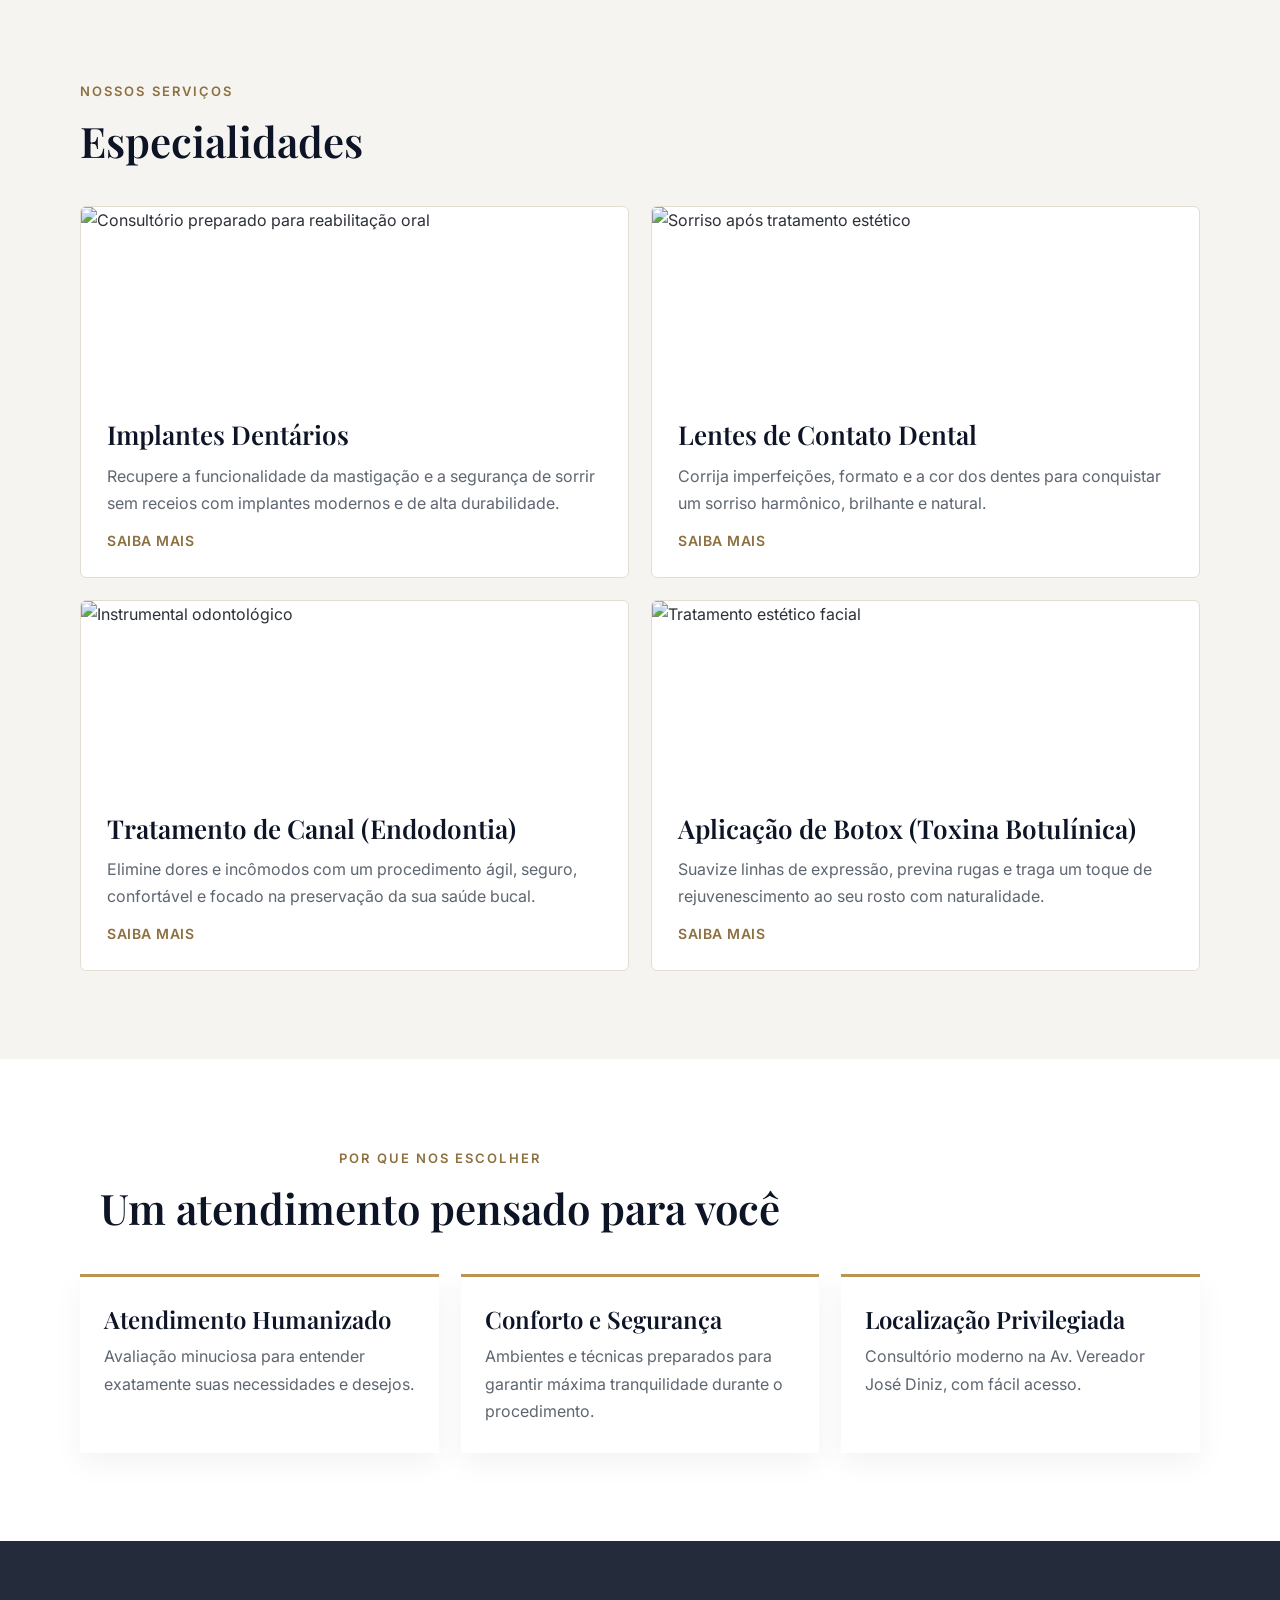
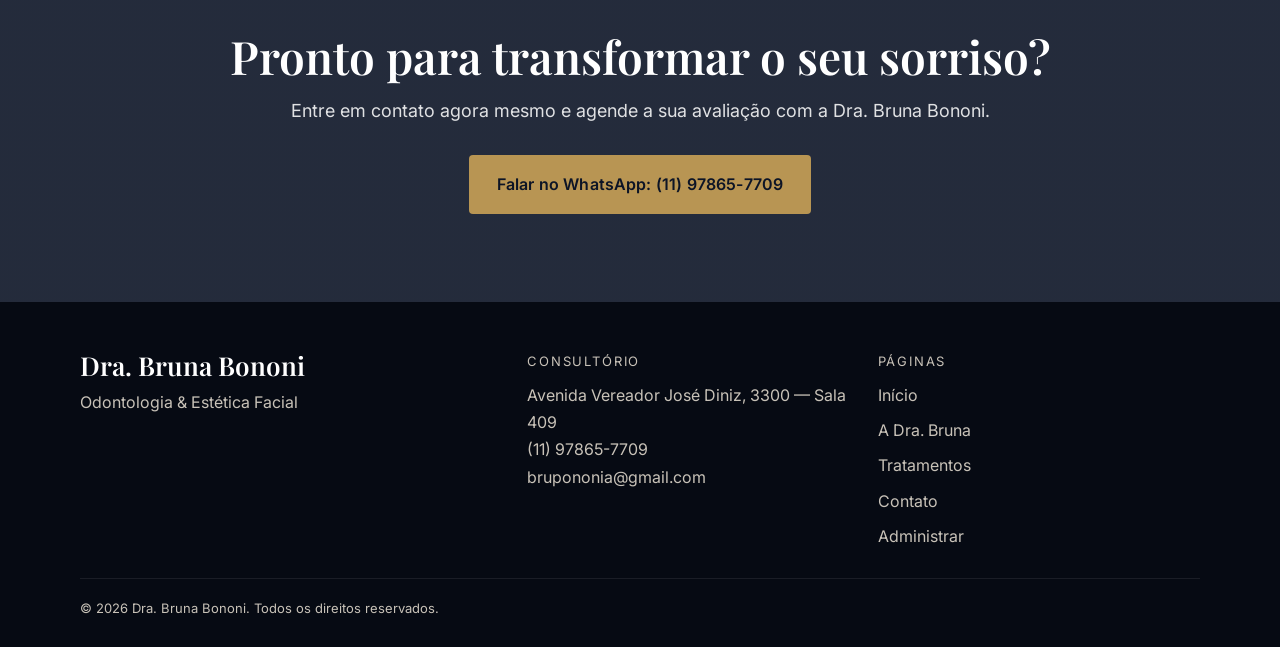
==== commit e91ba94a: "Adiciona um administrador para editar todos os textos e as imagens do site. Co-authored-by: Cursor <" ====
--- a/index.html
+++ b/index.html
@@ -4,166 +4,16 @@
     <meta charset="UTF-8">
     <meta name="viewport" content="width=device-width, initial-scale=1.0">
     <title>Dra. Bruna Bononi | Odontologia e Estética Facial</title>
-    <meta name="description" content="Tratamentos odontológicos modernos e harmonização facial com a Dra. Bruna Bononi. Implantes, lentes de contato dental, canal e botox. Av. Vereador José Diniz, 3300 — Sala 409.">
+    <meta name="description" content="Tratamentos odontológicos modernos e harmonização facial com a Dra. Bruna Bononi.">
     <link rel="icon" href="favicon.svg" type="image/svg+xml">
     <link rel="stylesheet" href="css/style.css">
     <link rel="preconnect" href="https://fonts.googleapis.com">
     <link rel="preconnect" href="https://fonts.gstatic.com" crossorigin>
     <link href="https://fonts.googleapis.com/css2?family=Inter:wght@400;500;600&family=Playfair+Display:wght@600;700&display=swap" rel="stylesheet">
 </head>
-<body>
-    <header class="header">
-        <div class="container nav">
-            <a href="index.html" class="logo-link">
-                <span class="logo-text">Dra. Bruna Bononi<small>Odontologia &amp; Estética Facial</small></span>
-            </a>
-            <button class="nav-toggle" type="button" aria-label="Abrir menu" aria-expanded="false" aria-controls="site-nav">
-                <span></span><span></span><span></span>
-            </button>
-            <nav class="site-nav" id="site-nav">
-                <a href="index.html" class="is-active">Início</a>
-                <a href="sobre.html">A Dra. Bruna</a>
-                <a href="servicos.html">Tratamentos</a>
-                <a href="contato.html">Contato</a>
-                <a class="btn" href="https://wa.me/5511978657709?text=Ol%C3%A1%2C%20Dra.%20Bruna%2C%20gostaria%20de%20agendar%20uma%20consulta." target="_blank" rel="noopener">Agendar consulta</a>
-            </nav>
-        </div>
-    </header>
-
-    <section class="hero">
-        <div class="container">
-            <p class="eyebrow reveal">Dra. Bruna Bononi</p>
-            <h1 class="reveal">Cuide do seu sorriso e da sua autoestima com quem é referência em excelência.</h1>
-            <p class="reveal">Tratamentos odontológicos modernos e harmonização facial personalizados para realçar o seu melhor sorriso.</p>
-            <a class="btn reveal" href="https://wa.me/5511978657709?text=Ol%C3%A1%2C%20Dra.%20Bruna%2C%20gostaria%20de%20agendar%20uma%20consulta." target="_blank" rel="noopener">Agendar Consulta pelo WhatsApp</a>
-        </div>
-    </section>
-
-    <section class="highlights">
-        <div class="container highlights-grid">
-            <a class="highlight" href="contato.html">
-                <svg width="22" height="22" viewBox="0 0 24 24" fill="none" aria-hidden="true"><path d="M12 21s7-6.2 7-11a7 7 0 1 0-14 0c0 4.8 7 11 7 11z" stroke="#b89553" stroke-width="1.8"/><circle cx="12" cy="10" r="2.2" stroke="#b89553" stroke-width="1.8"/></svg>
-                <div>
-                    <strong>Atendimento</strong>
-                    <span>Av. Vereador José Diniz, 3300 — Sala 409</span>
-                </div>
-            </a>
-            <a class="highlight" href="https://wa.me/5511978657709" target="_blank" rel="noopener">
-                <svg width="22" height="22" viewBox="0 0 24 24" fill="none" aria-hidden="true"><path d="M8 4h3l1.5 4-2 1.2a12 12 0 0 0 5.3 5.3L17 12.5 21 14v3a2 2 0 0 1-2.2 2A16 16 0 0 1 4 6.2 2 2 0 0 1 6 4h2z" stroke="#b89553" stroke-width="1.8" stroke-linejoin="round"/></svg>
-                <div>
-                    <strong>Contato direto</strong>
-                    <span>(11) 97865-7709</span>
-                </div>
-            </a>
-        </div>
-    </section>
-
-    <section class="section" id="sobre">
-        <div class="container split">
-            <div class="portrait reveal" role="img" aria-label="Consultório odontológico"></div>
-            <div class="reveal">
-                <p class="eyebrow">Sobre a Dra. Bruna Bononi</p>
-                <h2>Diga adeus aos incômodos e sorria com confiança.</h2>
-                <div class="prose">
-                    <p>A Dra. Bruna Bononi combina tecnologia, precisão e sensibilidade para oferecer um atendimento humanizado e focado em resultados naturais. Seja para recuperar a saúde bucal com implantes e tratamentos de canal, transformar a estética do seu sorriso com lentes de contato dental, ou renovar a jovialidade do rosto com aplicação de botox, cada procedimento é feito de forma personalizada para você.</p>
-                </div>
-                <a class="btn" href="sobre.html" style="margin-top: 28px;">Conheça a Dra. Bruna</a>
-            </div>
-        </div>
-    </section>
-
-    <section class="section bg" id="tratamentos">
-        <div class="container">
-            <div class="section-head reveal">
-                <p class="eyebrow">Nossos serviços</p>
-                <h2>Especialidades</h2>
-            </div>
-            <div class="grid">
-                <a class="card reveal" href="servicos.html#implantes">
-                    <h3>Implantes Dentários</h3>
-                    <p>Recupere a funcionalidade da mastigação e a segurança de sorrir sem receios com implantes modernos e de alta durabilidade.</p>
-                    <span class="card-link">Saiba mais</span>
-                </a>
-                <a class="card reveal" href="servicos.html#lentes">
-                    <h3>Lentes de Contato Dental</h3>
-                    <p>Corrija imperfeições, formato e a cor dos dentes para conquistar um sorriso harmônico, brilhante e natural.</p>
-                    <span class="card-link">Saiba mais</span>
-                </a>
-                <a class="card reveal" href="servicos.html#canal">
-                    <h3>Tratamento de Canal (Endodontia)</h3>
-                    <p>Elimine dores e incômodos com um procedimento ágil, seguro, confortável e focado na preservação da sua saúde bucal.</p>
-                    <span class="card-link">Saiba mais</span>
-                </a>
-                <a class="card reveal" href="servicos.html#botox">
-                    <h3>Aplicação de Botox (Harmonização)</h3>
-                    <p>Suavize linhas de expressão, previna rugas e traga um toque de rejuvenescimento ao seu rosto com naturalidade.</p>
-                    <span class="card-link">Saiba mais</span>
-                </a>
-            </div>
-        </div>
-    </section>
-
-    <section class="section">
-        <div class="container">
-            <div class="section-head center reveal">
-                <p class="eyebrow">Por que nos escolher</p>
-                <h2>Um atendimento pensado para você</h2>
-            </div>
-            <div class="reasons">
-                <article class="reason reveal">
-                    <h3>Atendimento Humanizado</h3>
-                    <p>Avaliação minuciosa para entender exatamente suas necessidades e desejos.</p>
-                </article>
-                <article class="reason reveal">
-                    <h3>Conforto e Segurança</h3>
-                    <p>Ambientes e técnicas preparados para garantir máxima tranquilidade durante o procedimento.</p>
-                </article>
-                <article class="reason reveal">
-                    <h3>Localização Privilegiada</h3>
-                    <p>Consultório moderno na Av. Vereador José Diniz, com fácil acesso.</p>
-                </article>
-            </div>
-        </div>
-    </section>
-
-    <section class="cta-band">
-        <div class="container reveal">
-            <h2>Pronto para transformar o seu sorriso?</h2>
-            <p>Entre em contato agora mesmo e agende a sua avaliação com a Dra. Bruna Bononi.</p>
-            <a class="btn" href="https://wa.me/5511978657709?text=Ol%C3%A1%2C%20Dra.%20Bruna%2C%20gostaria%20de%20agendar%20uma%20consulta." target="_blank" rel="noopener">Falar no WhatsApp: (11) 97865-7709</a>
-        </div>
-    </section>
-
-    <footer class="footer">
-        <div class="container">
-            <div class="footer-grid">
-                <div>
-                    <h2>Dra. Bruna Bononi</h2>
-                    <p>Odontologia &amp; Estética Facial</p>
-                </div>
-                <div>
-                    <p class="footer-title">Consultório</p>
-                    <p>Av. Vereador José Diniz, 3300, Sala 409</p>
-                    <p><a href="tel:+5511978657709">(11) 97865-7709</a></p>
-                    <p><a href="mailto:brupononia@gmail.com">brupononia@gmail.com</a></p>
-                </div>
-                <div>
-                    <p class="footer-title">Páginas</p>
-                    <div class="footer-links">
-                        <a href="index.html">Início</a>
-                        <a href="sobre.html">A Dra. Bruna</a>
-                        <a href="servicos.html">Tratamentos</a>
-                        <a href="contato.html">Contato</a>
-                    </div>
-                </div>
-            </div>
-            <p class="copy">© 2026 Dra. Bruna Bononi. Todos os direitos reservados.</p>
-        </div>
-    </footer>
-
-    <a href="https://wa.me/5511978657709?text=Ol%C3%A1%2C%20Dra.%20Bruna%2C%20gostaria%20de%20agendar%20uma%20consulta." class="whatsapp-float" target="_blank" rel="noopener" aria-label="Falar no WhatsApp">
-        <img src="https://upload.wikimedia.org/wikipedia/commons/6/6b/WhatsApp.svg" alt="" width="30" height="30">
-    </a>
+<body data-page="home">
+    <div id="app"></div>
     <script src="js/script.js"></script>
+    <script src="js/render.js"></script>
 </body>
 </html>
--- a/css/style.css
+++ b/css/style.css
@@ -127,7 +127,7 @@
   color: var(--white);
   background:
     linear-gradient(90deg, rgba(12, 20, 38, 0.92) 0%, rgba(12, 20, 38, 0.72) 52%, rgba(12, 20, 38, 0.45) 100%),
-    url('https://images.unsplash.com/photo-1629909613654-28e377c37b09?auto=format&fit=crop&q=80') center/cover;
+    url('https://images.unsplash.com/photo-1629909613654-28e377c37b09?auto=format&fit=crop&w=1800&q=80') center/cover;
   padding: 72px 0;
 }
 .hero h1 { color: var(--white); font-size: clamp(34px, 5vw, 58px); max-width: 740px; margin-bottom: 18px; }
@@ -166,11 +166,11 @@
 
 .split { display: grid; grid-template-columns: 0.9fr 1.1fr; gap: 64px; align-items: center; }
 .portrait {
+  width: 100%;
   min-height: 420px;
+  height: 100%;
+  object-fit: cover;
   border-radius: 6px;
-  background:
-    linear-gradient(180deg, rgba(12,20,38,0.15), rgba(12,20,38,0.45)),
-    url('https://images.unsplash.com/photo-1606811841689-23dfddce3e95?auto=format&fit=crop&q=80') center/cover;
   box-shadow: 0 18px 40px rgba(12, 20, 38, 0.12);
 }
 .prose p + p { margin-top: 16px; }
@@ -180,15 +180,17 @@
 .card {
   display: flex;
   flex-direction: column;
-  gap: 12px;
   background: var(--white);
   border: 1px solid var(--line);
   border-radius: 6px;
-  padding: 28px 26px 24px;
+  padding: 0 0 24px;
   text-decoration: none;
   min-height: 100%;
+  overflow: hidden;
   transition: 0.25s ease;
 }
+.card-photo { width: 100%; height: 190px; object-fit: cover; }
+.card-body { display: flex; flex-direction: column; gap: 12px; padding: 22px 26px 0; flex: 1; }
 .card:hover { transform: translateY(-4px); border-color: var(--accent); box-shadow: 0 16px 32px rgba(12, 20, 38, 0.08); }
 .card h3 { font-size: 26px; }
 .card p { color: var(--muted); flex: 1; }
@@ -225,6 +227,8 @@
 
 .treatment + .treatment { border-top: 1px solid var(--line); }
 .treatment { padding: 56px 0; scroll-margin-top: calc(var(--header-h) + 12px); }
+.treatment-grid { display: grid; grid-template-columns: minmax(220px, 320px) 1fr; gap: 40px; align-items: start; }
+.treatment-photo { width: 100%; aspect-ratio: 4 / 3; object-fit: cover; border-radius: 6px; }
 .treatment h2 { font-size: clamp(28px, 3vw, 38px); margin-bottom: 14px; }
 .treatment .prose { max-width: 760px; }
 .benefits { list-style: none; margin: 22px 0 28px; display: grid; gap: 10px; }
@@ -322,7 +326,8 @@
   .site-nav .btn { margin: 8px 0 0; }
   .highlights-grid, .split, .grid, .reasons, .contact-grid, .footer-grid { grid-template-columns: 1fr; }
   .highlight + .highlight { border-left: 0; border-top: 1px solid rgba(255,255,255,0.08); padding-left: 8px; }
-  .hero { min-height: auto; background: linear-gradient(rgba(12,20,38,0.82), rgba(12,20,38,0.82)), url('https://images.unsplash.com/photo-1629909613654-28e377c37b09?auto=format&fit=crop&q=80') center/cover; }
+  .hero { min-height: auto; }
   .portrait { min-height: 240px; }
+  .treatment-grid { grid-template-columns: 1fr; }
   .section { padding: 64px 0; }
 }
